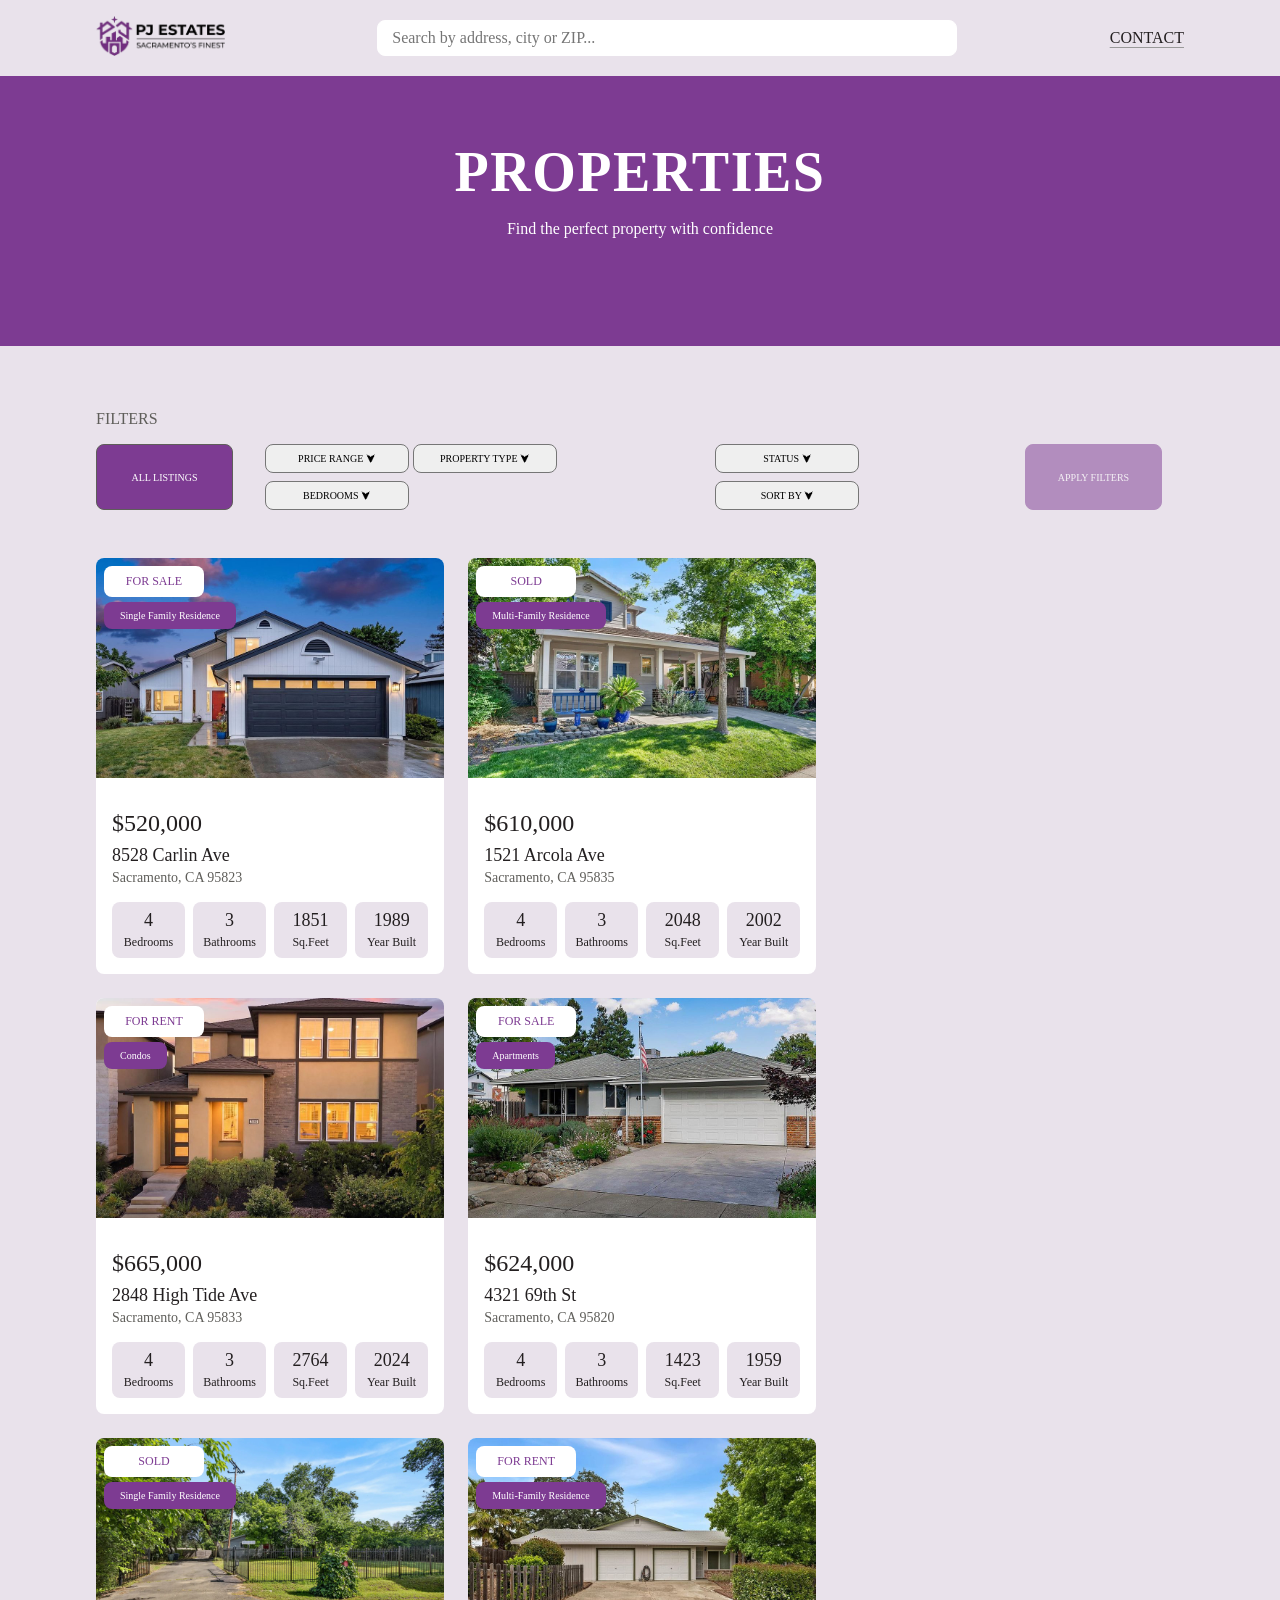
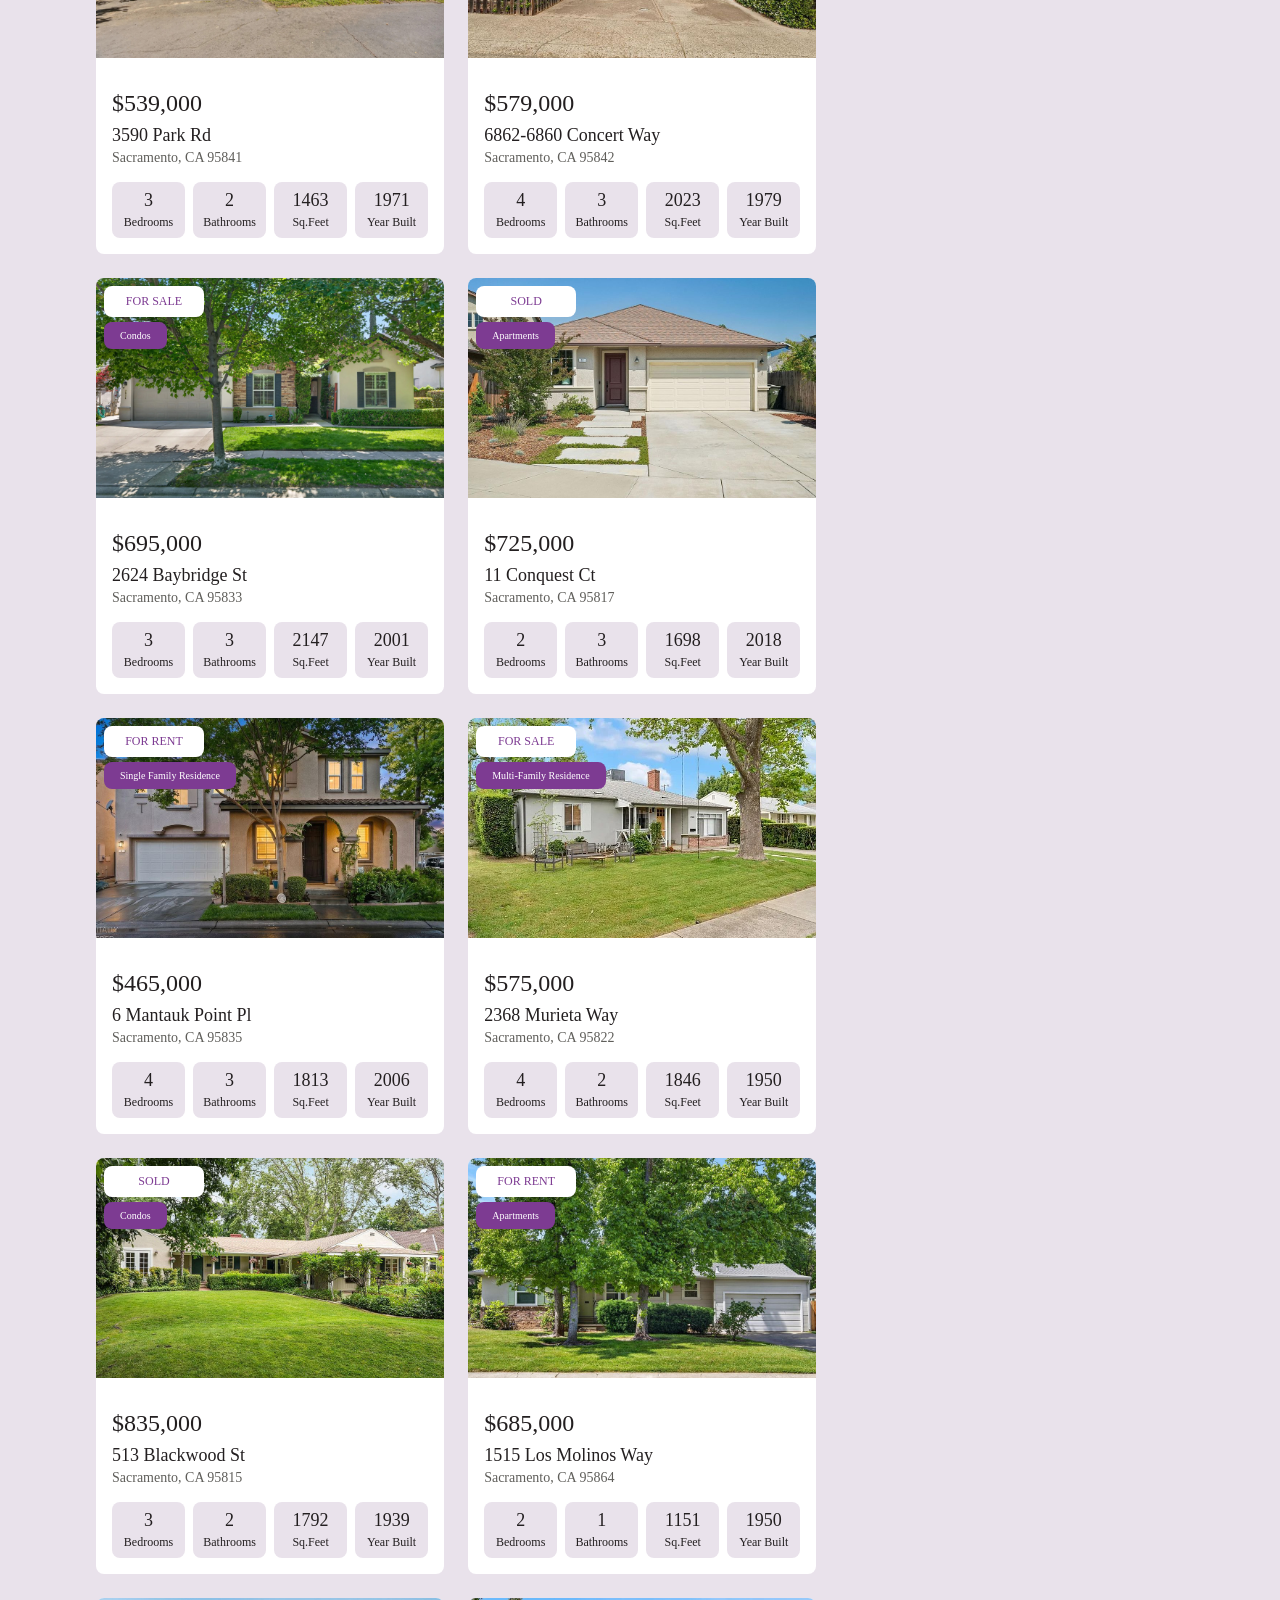
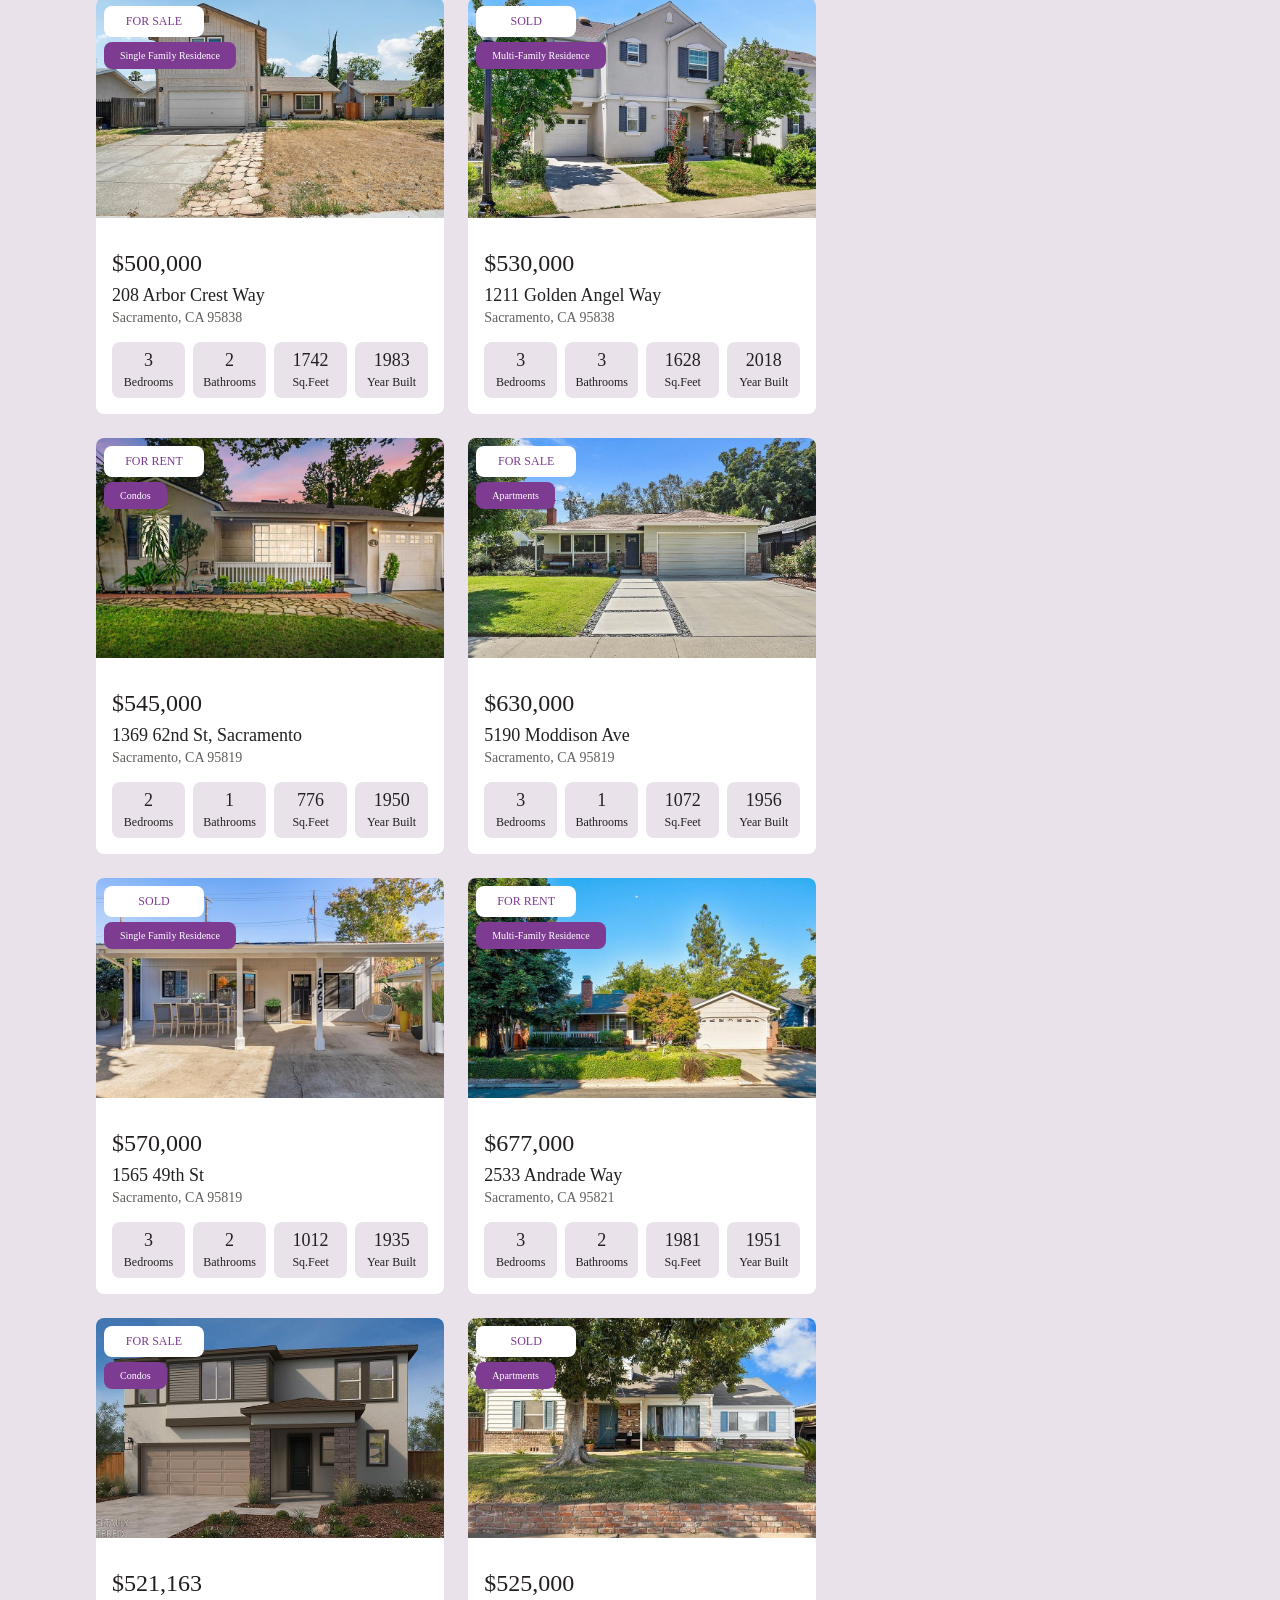
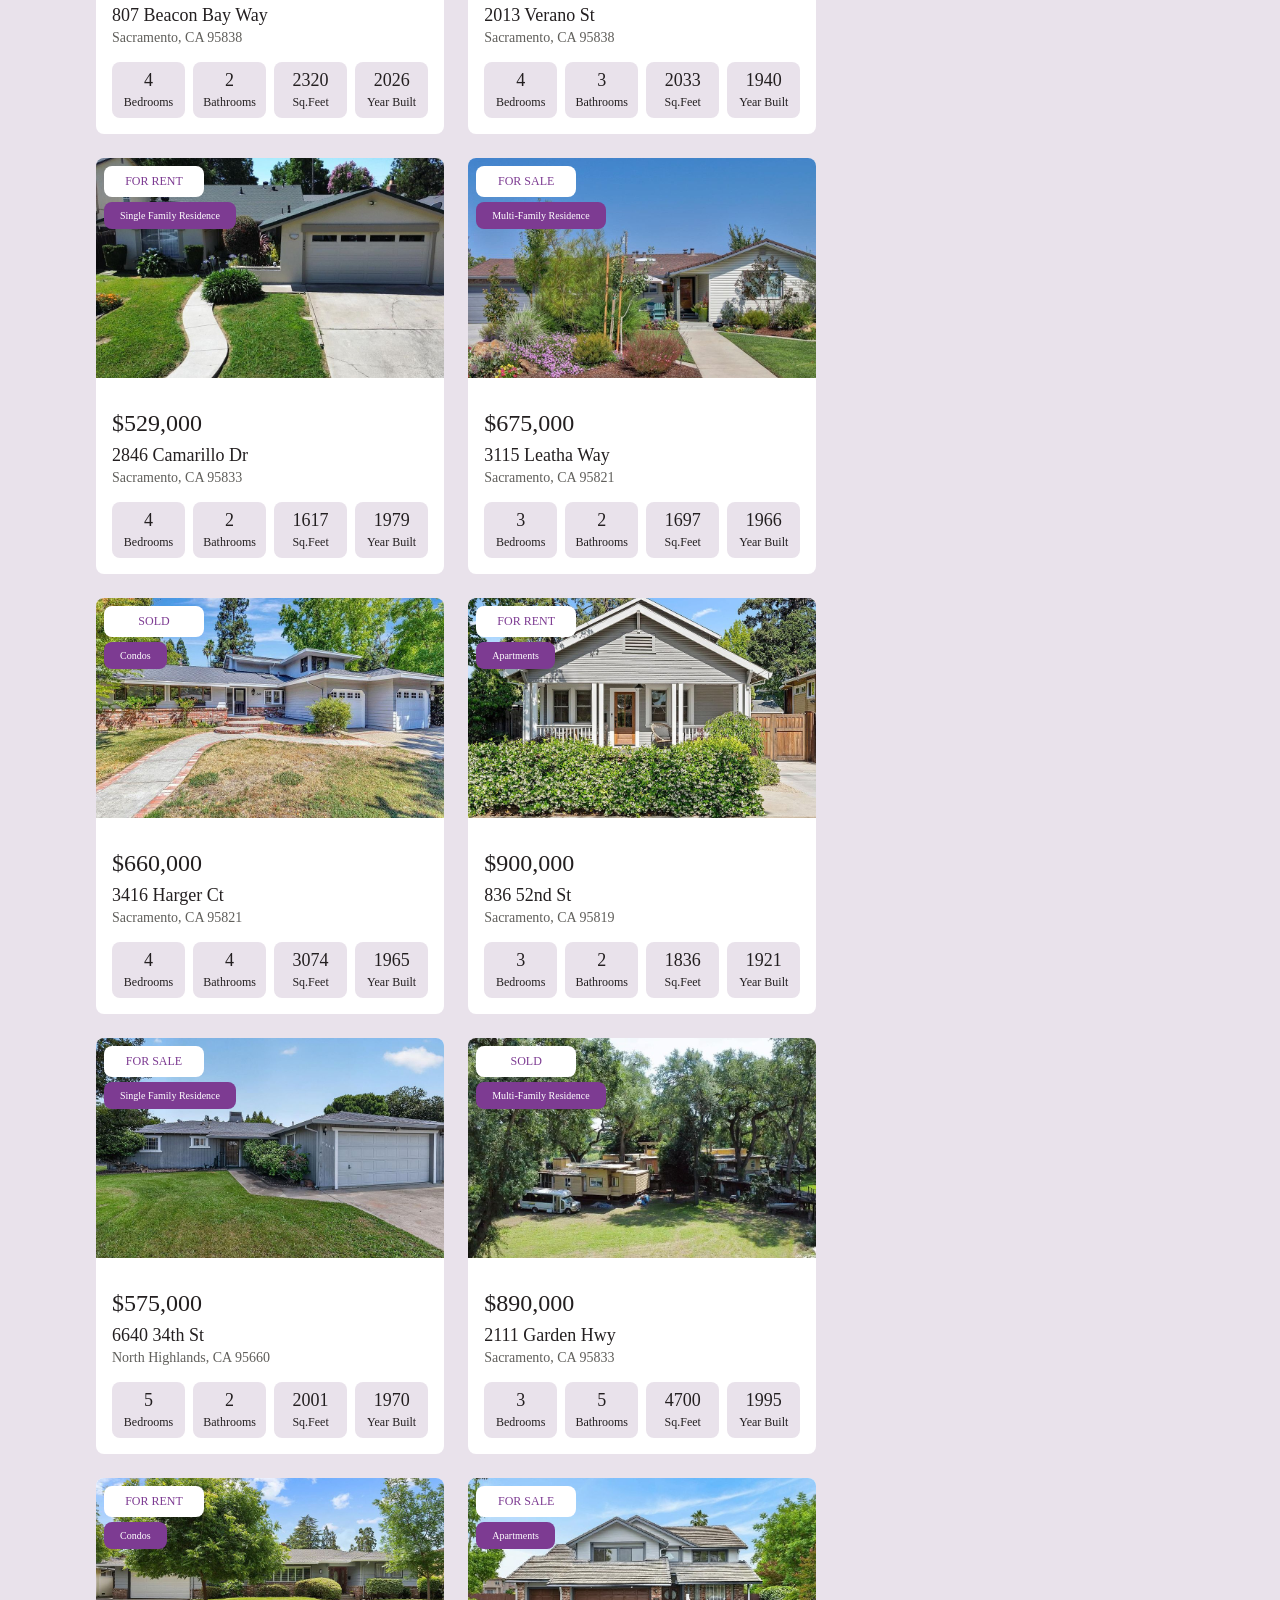
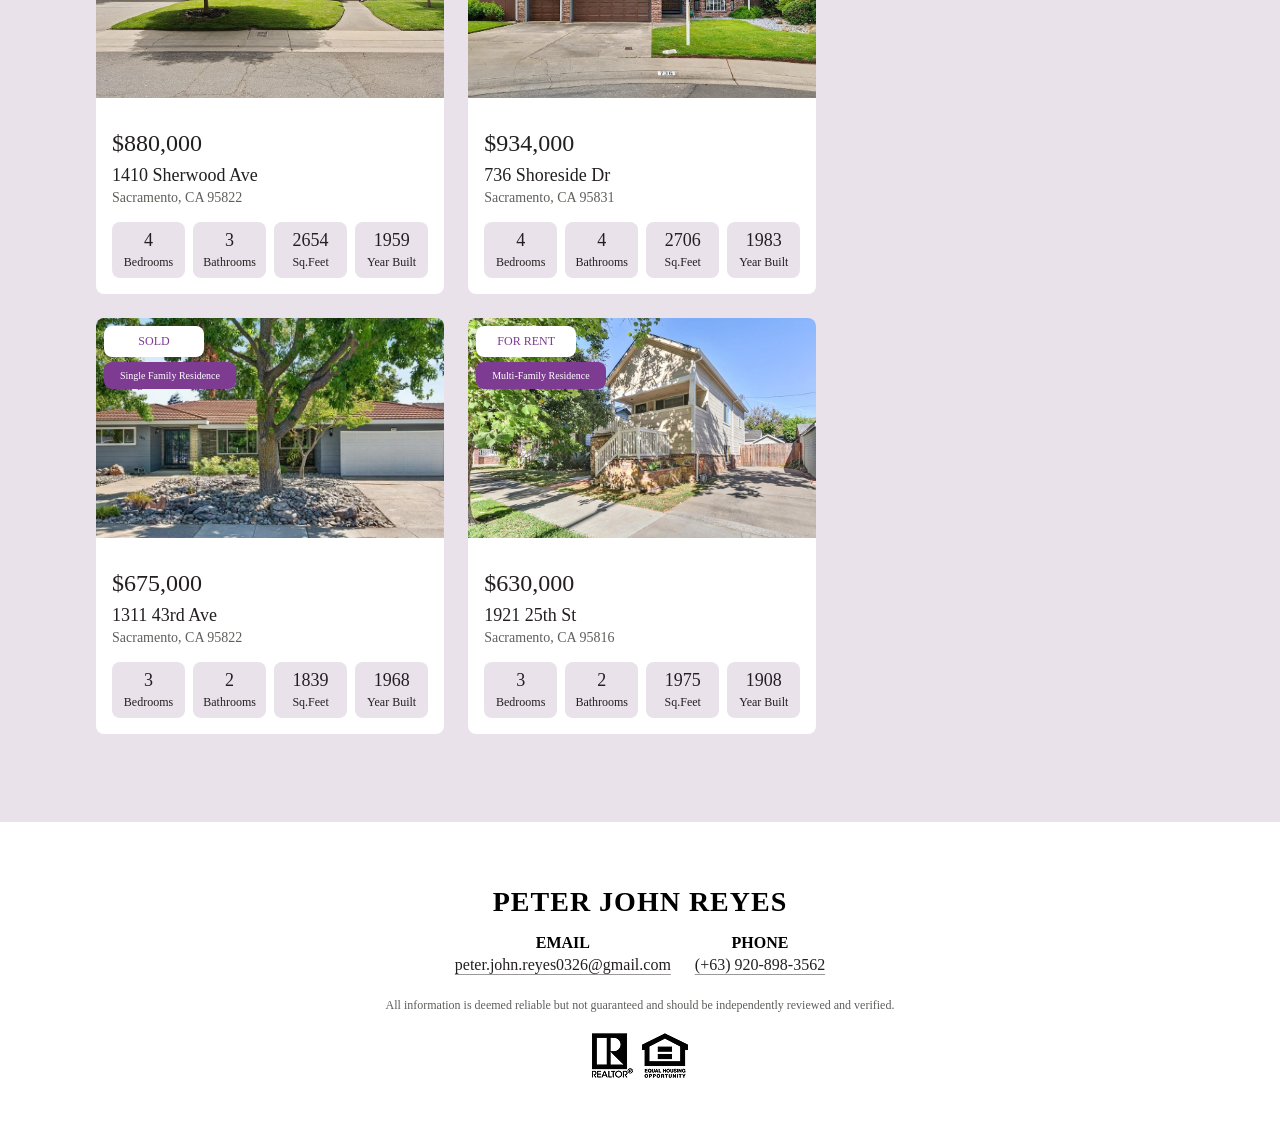
==== properties.html @ 600aed03 "Initial commit: Real Estate Project" ====
<!DOCTYPE html>
<html lang="en">
<head>
    <meta charset="UTF-8">
    <meta name="viewport" content="width=device-width, initial-scale=1.0">
    <title>Properties</title>
    <link rel="stylesheet" href="style.css">
    <link rel="stylesheet" href="searchBar.css">
    <link rel="stylesheet" href="https://ka-f.webawesome.com/webawesome@3.10.0/styles/themes/default.css">
    <script type="module" src="https://ka-f.webawesome.com/webawesome@3.10.0/webawesome.loader.js"></script>
    <link rel="stylesheet" href="https://cdnjs.cloudflare.com/ajax/libs/font-awesome/6.7.2/css/all.min.css">
</head>
<body>
    <!-- START - HEADER NAVIGATION BAR -->
    <header id="headerNav">
        <div id="headerNavContainer" class="header-nav__container ">

            <a href="homepage.html" class="header-nav__agent-logo">
                <img src="PJEstates.png" alt="Agent-Logo">
            </a>

            <input 
                type="text" 
                id="searchBar" 
                class="header-nav__search-bar" 
                placeholder="Search by address, city or ZIP..."
            >
            <div id="searchBarCloseButton"><i class="fa-solid fa-xmark"></i></div>

            <div class="header-nav__btns">
                <p id="homeSearchBtn" class="header-nav__search-btn header-nav__btn">
                    Home Search
                </p>

                <a href="tel:+639208983562" class="header-nav__contact-btn header-nav__btn">
                    Contact
                </a>
            </div>

        </div>
    </header>

    <div class="searchBarResults" id="results"></div>
    <!-- END - HEADER NAVIGATION BAR -->
     
     <!-- START - HERO SECTION -->
    <section id="heroOpeningSection" class="hero-opening__container">
        <div class="hero-opening-text__container">
            <h1>Properties</h1>
            <p>Find the perfect property with confidence</p>
        </div>
    </section>
    <!-- END - HERO SECTION -->

    <!-- START - FEATURED PROPERTIES SECTION -->
    <section id="featuredPropertiesSection">
        <p class="filters__heading">Filters</p>
        <div class="property-filters__container">
            <button name="all listings" id="allListings" class="buttonFilter">
                All Listings
            </button>
            <div class="property-filters-dropdowns__container">
                <select name="price range" id="priceRange" class="dropdownFilter">
                     <option class="filter-option" value="" disabled selected hidden>Price Range ⮟</option>
                    
                    <option class="filter-option" value="1000000">$1M+</option>
                    <option class="filter-option" value="750000">$750k - $1M+</option>
                    <option class="filter-option" value="500000">$500k - $750k</option>
                    <option class="filter-option" value="250000">$250k - $500k</option>
                    <option class="filter-option" value="">Reset Price Range</option>
                </select>
                <select name="property type" id="propertyType" class="dropdownFilter">
                     <option class="filter-option" value="" disabled selected hidden>Property Type ⮟</option>
                    <option class="filter-option" value="Single Family Residence">Single Family</option>
                    <option class="filter-option" value="Multi-Family Residence">Multi-Family</option>
                    <option class="filter-option" value="Condos">Condos</option>
                    <option class="filter-option" value="Apartments">Apartments</option>
                    <option class="filter-option" value="">Reset Property Type</option>
                </select>
                <select name="bedrooms" id="bedrooms" class="dropdownFilter">
                     <option class="filter-option" value="" disabled selected hidden>Bedrooms ⮟</option>
                    <option class="filter-option" value="4">4+ Bedrooms</option>
                    <option class="filter-option" value="3">3 Bedrooms</option>
                    <option class="filter-option" value="2">2 Bedrooms</option>
                    <option class="filter-option" value="1">1 Bedroom</option>
                    <option class="filter-option" value="">Reset Bedrooms</option>
                </select>
            </div>

            <div class="property-filters-dropdowns__container">
                <select name="status" id="status" class="dropdownFilter">
                     <option class="filter-option" value="" disabled selected hidden>Status ⮟</option>
                    <option class="filter-option" value="For Sale">For Sale</option>
                    <option class="filter-option" value="Sold">Sold</option>
                    <option class="filter-option" value="For Rent">For Rent</option>
                    <option class="filter-option" value="">Reset Status</option>
                </select>
                <select name="sort by" id="sortBy" class="dropdownFilter">
                     <option class="filter-option" value="" disabled selected hidden>Sort By ⮟</option>
                    <option class="filter-option" value="Low to High">Price Low to High</option>
                    <option class="filter-option" value="High to Low">Price High to Low</option>
                    <option class="filter-option" value="Newest to Oldest">Newest to Oldest</option>
                    <option class="filter-option" value="Oldest to Newest">Oldest to Newest</option>
                    <option class="filter-option" value="">Reset Sorting</option>
                </select>
            </div>
            <button name="applyFilters" id="applyFilters" class="buttonFilter applyButton">
                Apply Filters
            </button>
        </div>
        <div class="choose-filters__btn" id="chooseFilters">Choose Filters</div>
        <!-- START - MODAL FOR MOBILE VERSION -->
        <div class="property-filters__modal-container unactive" id="filtersModal">
            <div class="modal__container">
                <div id="closeButton"><i class="fa-solid fa-xmark"></i></div>
                <h3>Filters</h3>
                <div class="property-filters-dropdowns__container">
                    <button name="all listings" id="allListingsModal" class="buttonFilter">
                        All Listings
                    </button>
                    <select name="price range" id="priceRangeModal" class="dropdownFilter">
                        <option class="filter-option" value="" disabled selected hidden>Price Range ⮟</option>
                        
                        <option class="filter-option" value="1000000">$1M+</option>
                        <option class="filter-option" value="750000">$750k - $1M+</option>
                        <option class="filter-option" value="500000">$500k - $750k</option>
                        <option class="filter-option" value="250000">$250k - $500k</option>
                        <option class="filter-option" value="">Reset Price Range</option>
                    </select>
                    <select name="property type" id="propertyTypeModal" class="dropdownFilter">
                        <option class="filter-option" value="" disabled selected hidden>Property Type ⮟</option>
                        <option class="filter-option" value="Single Family Residence">Single Family</option>
                        <option class="filter-option" value="Multi-Family Residence">Multi-Family</option>
                        <option class="filter-option" value="Condos">Condos</option>
                        <option class="filter-option" value="Apartments">Apartments</option>
                        <option class="filter-option" value="">Reset Property Type</option>
                    </select>
                    <select name="bedrooms" id="bedroomsModal" class="dropdownFilter">
                        <option class="filter-option" value="" disabled selected hidden>Bedrooms ⮟</option>
                        <option class="filter-option" value="4">4+ Bedrooms</option>
                        <option class="filter-option" value="3">3 Bedrooms</option>
                        <option class="filter-option" value="2">2 Bedrooms</option>
                        <option class="filter-option" value="1">1 Bedroom</option>
                        <option class="filter-option" value="">Reset Bedrooms</option>
                    </select>
                    <select name="status" id="statusModal" class="dropdownFilter">
                        <option class="filter-option" value="" disabled selected hidden>Status ⮟</option>
                        <option class="filter-option" value="For Sale">For Sale</option>
                        <option class="filter-option" value="Sold">Sold</option>
                        <option class="filter-option" value="For Rent">For Rent</option>
                        <option class="filter-option" value="">Reset Status</option>
                    </select>
                    <select name="sort by" id="sortByModal" class="dropdownFilter">
                        <option class="filter-option" value="" disabled selected hidden>Sort By ⮟</option>
                        <option class="filter-option" value="Low to High">Price Low to High</option>
                        <option class="filter-option" value="High to Low">Price High to Low</option>
                        <option class="filter-option" value="Newest to Oldest">Newest to Oldest</option>
                        <option class="filter-option" value="Oldest to Newest">Oldest to Newest</option>
                        <option class="filter-option" value="">Reset Sorting</option>
                    </select>
                </div>

                <button name="applyFilters" id="applyFiltersModal" class="buttonFilter applyButton">
                    Apply Filters
                </button>

            </div>
        </div>
        <!-- END - MODAL FOR MOBILE VERSION -->
        <div class="featured-property__card-container property-list-cards__container" id="cardsContainer">

        </div>
    </section>
    <!-- END - FEATURED PROPERTIES SECTION -->

    <!-- START - FOOTER -->
    <footer id="footerNav">
        <h3>Peter John Reyes</h3>
        <div class="footer-contact__details-container">
            <div class="footer-contact__detail">
                <p><strong>EMAIL</strong></p>
                <a href="mailto:peter.john.reyes0326@gmail.com" class="link">peter.john.reyes0326@gmail.com</a>
            </div>
            <div class="footer-contact__detail">
                <p><strong>PHONE</strong></p>
                <a href="tel:+639208983562" class="link">(+63) 920-898-3562</a>
            </div>
            <div class="footer-disclaimer__container">
                <p>All information is deemed reliable but not guaranteed and should be independently reviewed and verified.</p>
                <img src="realtor ehp.png" alt="realtor eho logo">
            </div>
            

        </div>
    </footer>
    <!-- END - FOOTER -->

</body>
<script type="module" src="propertyPageScript.js"></script>
<script type="module" src="showProperties.js"></script>
<script type="module" src="filtersModal.js"></script>
<script type="module" src="searchBar.js"></script>
</html>
---- style.css ----
:root{
    --black: #231f20;
    --white: #FFFFFF;

    --dark-text: #231F20;
    --dark-gray: #5F5E5A;
    --light-text: #FFFFFF;
    --light-gray: #E9E2EB;

    --accent: #7D3B92;
    --primary: #231f20;
}

* {
    margin: 0;
    padding: 0;
    box-sizing: border-box;
    font-family: Montserrat;

    h1{
        font-size: 56px;
        letter-spacing: 1.5px;
        text-transform: uppercase;

        @media(max-width: 768px){
            font-size: 44px;
        }
        @media(max-width: 560px){
            font-size: 38px;
            letter-spacing: 0px;
        }
    }
    h2{
        font-size: 40px;
        letter-spacing: 1.5px;
        text-transform: uppercase;

        @media(max-width: 768px){
            font-size: 38px;
        }
        @media(max-width: 560px){
            font-size: 32px;
            letter-spacing: 0px;
        }
    }
    h3{
        font-size: 28px;
        letter-spacing: 1px;
        text-transform: uppercase;

        @media(max-width: 768px){
            font-size: 24px;
        }
        @media(max-width: 560px){
            font-size: 22px;
            letter-spacing: 0px;
        }
    }
    h4{
        font-size: 24px;
        letter-spacing: 0px;
        @media(max-width: 768px){
            font-size: 20px;
        }
        @media(max-width: 560px){
            font-size: 18px;
        }
    }
    h5{
        font-size: 18px;
        letter-spacing: 0px;
    }
}

#headerNav{
    box-shadow: 0 0 8px rgba(0,0,0,0.2);
    padding: 16px 96px;
    background-color: var(--light-gray);

    @media(max-width: 768px){
        padding-inline: 44px;
    }
    @media(max-width: 560px){
        padding-inline: 22px;
    }
}
.header-nav__container{
    display: flex;
    justify-content: space-between;
    align-items: center;

    .header-nav__agent-logo{
        cursor: pointer;
        transition: 0.3s;
        img{
            width: auto;
            height: 100%;
            max-height: 40px;
        }
        &:hover{
            img{
                opacity: 0.8;
            }
        }
        @media(max-width: 560px){
            img{
                max-height: 30px;
            }
        }
    }

    #searchBarCloseButton{
        display: none;
    }

    &.active-modal{
        @media(max-width: 560px){
            .header-nav__agent-logo,
            .header-nav__btns{
                display: none;
            }
            #searchBarCloseButton{
                display: block;
                position: absolute;
                color: var(--dark-gray);
                right: 32px;
            }
            .header-nav__search-bar{
                display: block;
                min-width: 100%;
            }
        }
    }
    
    .header-nav__search-bar{
        height: 100%;
        max-height: 40px;
        width: 100%;
        max-width: 580px;
        font-size: 16px;
        padding-block: 8px;
        padding-left: 14px;
        border-radius: 8px;
        border: 1px solid #fff !important;

        @media(max-width: 768px){
            max-width: 300px;
        }
        @media(max-width: 560px){
            display: none;
        }
    }
    .header-nav__search-btn{
        display: block;
        @media(min-width: 521px){
            display:none;
        }
    }
    .header-nav__contact-btn, .header-nav__btn{
        text-transform: uppercase;
        font-size: 16px;
        cursor: pointer;
        color: var(--dark-text);
        text-decoration: underline;
        text-decoration-color: #999;
        text-underline-offset: 4px;
        transition: 0.3s;
        &:hover{
            color: var(--accent);
            text-decoration-color: var(--accent);
        }
        @media(max-width: 560px){
            font-size: 12px;
        }
    }
    .header-nav__btns{
        display: flex;
        gap: 8px;
    }
    
}

.dark-button{
    display: flex;
    justify-content: center;
    align-items: center;
    padding: 16px;
    width: 100%;
    max-width: 320px;
    background-color: var(--accent);
    color: var(--light-text);
    border-radius: 8px;
    border: 1px solid var(--accent);
    text-transform: uppercase;
    font-size: 14px;
    cursor: pointer;
    transition: 0.3s;
    text-decoration: none;
    &:hover{
        background-color: transparent;
        color: var(--accent);
        border: 1px solid var(--accent)
    }
}

.light-button{
    display: flex;
    justify-content: center;
    align-items: center;
    padding: 16px;
    width: 100%;
    max-width: 320px;
    background-color: var(--white);
    color: var(--accent);
    border-radius: 8px;
    border: 1px solid var(--white);
    text-transform: uppercase;
    font-size: 14px;
    cursor: pointer;
    transition: 0.3s;
    text-decoration: none;
    &:hover{
        background-color: transparent;
        color: var(--white);
        border: 1px solid var(--white)
    }
}

.pre-title{
    font-size: 12px;
    color: var(--dark-gray);
    text-transform: uppercase;
    margin-bottom: 8px;
}

.sub-title{
    font-size: 14px;
    color: var(--dark-gray);
    margin-bottom: 8px;
}

#heroOpeningSection, #bioSection, #featuredPropertiesSection{
    padding: 64px 96px;

    @media(max-width: 768px){
        padding: 44px;
    }
    @media(max-width: 560px){
        padding: 44px 22px;
    }
}

.hero-opening__container{
    display: flex;
    flex-direction: column;
    align-items: center;
    background-color: var(--accent);
    margin-bottom: 0;

    .hero-opening-text__container{
        display: flex;
        flex-direction: column;
        align-items: center;
        margin-bottom: 44px;

        h1,p{
            color: var(--white);
            text-align: center;
        }
        p{
            margin-top: 16px;
            margin-bottom: 0;
        }
    }

    
}

#bioSection{
    display: flex;
    align-items: center;

    background-color: var(--white);
    @media(max-width: 768px){
        flex-direction: column;
        gap: 24px;
    }
}

.bio-section__col{
    width: 100%;
}

.bio-section__image-container {
    display: flex;
    justify-content: center;
    img{
        width: 100%;
        max-width: 390px;
        border-radius: 8px;
    }
}
.bio-section__text-container{
    h3{
        margin-bottom: 16px;
    }
    .bio-section__agent-bio{
        margin-top: 44px;
    }
    @media(max-width: 768px){
        text-align: center;
    }
}

#featuredPropertiesSection{
    background-color: var(--light-gray);
    position: relative;
    h3{
        margin-bottom: 44px;
        @media(max-width: 560px){
            margin-bottom: 24px;
        }
    }

    .dark-button{
        margin-inline: auto;
    }
}

.featured-property__header-container{
    display: flex;
    justify-content: space-between;
    .featured-property-slider__container{
        @media(min-width: 561px){
            margin-right: 24px;
        }
    }

    @media(max-width: 560px){
        flex-direction: column;
        align-items: center;
        margin-bottom: 44px;
    }
}

.featured-property__card-container{
    display: flex;
    width: 100%;
    gap: 24px;
    padding-top: 16px;
    margin-bottom: 24px;

    .featured-property__card{
            width: 100%;
            min-width: 32%;
            max-width: 32%;
            display: flex;
            flex-direction: column;
            background-color: var(--white);
            border-radius: 8px;
            cursor: pointer;
            transition: 0.4s;
            color: var(--dark-text);
            text-decoration: none;
            position: relative;
            
        .featured-property__image-container{
            height: 220px;
            margin-bottom: 16px;
            border-radius: 8px 8px 0 0;
            
            
            .featured-property__status{
                padding: 8px 16px;
                font-size: 12px;
                background-color: var(--white);
                color: var(--accent);
                position: absolute;
                margin-top: 8px;
                margin-left: 8px;
                border-radius: 8px;
                text-transform: uppercase;
                width: 100%;
                max-width: 100px;
                text-align: center;
            }
        }
        
        .featured-property__info-container{
            padding: 16px;
            
            h4{
                margin-bottom: 8px;
                font-weight: 500;
            }
            h5{
                margin-bottom: 4px;
                font-weight: 400;
            }
            p{
                margin-bottom: 16px;
            }
            .featured-property__info-features-container{
                display: flex;
                justify-content: center;
                gap: 8px;
                @media(max-width: 560px){
                    flex-wrap: wrap;
                }
                .featured-property__info-feature{
                    width: 33.33%;
                    display: flex;
                    flex-direction: column;
                    text-align: center;
                    border-radius: 8px;
                    background-color: var(--light-gray);
                    padding: 8px;

                    @media(max-width: 560px){
                        width: 48%;
                    }

                    h5{
                        font-weight: 500;
                        @media(max-width: 1024px){
                            font-size: 16px;
                        }
                    }
                    .featured__subtitle{
                        font-size: 12px;
                        margin-bottom: 0;
                    }
                }
            }
        }

        &:hover{
            transform: translateY(-16px);
            box-shadow: 0 0 16px rgba(0,0,0,.1);
        }
    }

    @media(max-width: 1024px){
        flex-wrap: wrap !important;
        justify-content: center;
        .featured-property__card{
            width: 100% !important;
            min-width: 48%;
            max-width: 48%;
        }
    }
    @media(max-width: 768px){
        .featured-property__card{
            width: 100% !important;
            min-width: 100%;
            max-width: 100%;
        }
    }
}

.featured-property-slider__container{
    display: flex;
    gap: 8px;

    .featured-property__slider{
        height: 44px;
        width: 44px;
        display: flex;
        justify-content: center;
        align-items: center;
        border-radius: 8px;
        background-color: var(--accent);
        border: 2px solid var(--accent);
        color: var(--white);
        cursor: pointer;
        transition: 0.3s;

        &:hover{
            background-color: transparent;
            border: 2px solid var(--accent);
            color: var(--accent);
        }
    }
    .left-slider{
        rotate: 180deg;
    }
    .left-slider,.right-slider{
        &.unactive{
            opacity: 0.5;
            pointer-events: none;
        }
    }
}

.property-list-cards__container{
    display: flex;
    flex-wrap: wrap !important;
}

/* START - CAROUSEL CSS */
.featured-property__card-container{
    flex-wrap: nowrap;

}
/* END - CAROUSEL CSS */

.year-built{
    font-size: 12px;
    color: var(--dark-gray);
    margin-top: 16px;
}

.cant-find-properties{
    text-align: center;
    width: 100%;
    color: var(--dark-gray);
}

.property-type{
    font-size: 10px;
    font-weight: 500;
    padding: 8px 16px;
    border-radius: 8px;
    background-color: var(--accent);
    color: var(--white);
    position: absolute;
    top: 44px;
    left: 8px;
}

.filters__heading{
    text-transform: uppercase;
    color: var(--dark-gray);
    margin-bottom: 16px;
    font-weight: 500;
}

.property-filters__container{
    display: flex;
    justify-content: left;
    padding-right: 22px;
    margin-bottom: 24px;
    gap: 32px;
    @media(max-width: 768px){
        flex-direction: column;
        align-items: center;
        gap: 16px;
    }
    @media(max-width: 768px){
        display: none;
    }

    .property-filters-dropdowns__container{
        @media(max-width: 560px){
            display: flex;
            flex-wrap: wrap;
            gap: 8px;
            justify-content: center;
            .dropdownFilter{
                font-size: 8px;
                width: 144px;
            }
        }
    }
    .dropdown-arrow{
        color: red !important;
    }
    
    .dropdownFilter{
        font-size: 10px;
        border-radius: 8px;
        padding-block: 8px;
        width: 144px;
        transition: 0.3s;
        text-transform: uppercase;
        text-align: center;
        -webkit-appearance: none;
        -moz-appearance: none;
        margin-bottom: 8px;
        
        &:hover, &:focus{
            background-color: #fafafa;
            border: 1px solid var(--dark-gray);
            cursor: pointer;
        }
    }
    .buttonFilter{
        font-size: 10px;
        border-radius: 8px;
        padding-block: 8px;
        width: 144px;
        border: 1px solid var(--dark-gray);
        background-color: var(--white);
        cursor: pointer;
        transition: 0.3s;
        text-transform: uppercase;
        text-align: center;
        margin-bottom: 8px;
        &:hover{
            background-color: #fafafa;
            border: 1px solid var(--dark-gray);
            cursor: pointer;
        }
    }
    
    .applyButton{
        background-color: var(--accent);
        color: var(--white);
        border: 1px solid var(--accent);
        opacity: 0.5;
        pointer-events: none;
        transition: 0.3s;
    
        &.active{
            opacity: 1;
            pointer-events: unset;
        }
    
        &:hover{
            color: var(--accent) !important;
            background-color: transparent;
            border: 1px solid var(--accent);
        }
    }
}

#chooseFilters{
    display: flex;
    justify-content: center;
    align-items: center;
    padding: 8px;
    width: 100%;
    max-width: 320px;
    background-color: var(--accent);
    color: var(--light-text);
    border-radius: 8px;
    border: 1px solid var(--accent);
    text-transform: uppercase;
    font-size: 14px;
    cursor: pointer;
    transition: 0.3s;
    text-decoration: none;
    &:hover{
        background-color: transparent;
        color: var(--accent);
        border: 1px solid var(--accent)
    }

    @media(min-width: 769px){
        display: none;
    }

    @media(max-width: 560px){
        min-width: 100%;
    }
}
.property-filters__modal-container{
    &.unactive{
        display: none;
    }
    &.active{
        position: absolute;
        width: 100%;
        height: 100%;
        background-color: rgba(255,255,255,0.9);
        top: 0;
        left: 0;
        z-index: 99;
        
        @media(min-width: 769px){
            display: none;
        }
        h3{
            text-align: center;
        }

        .modal__container{
            background-color: var(--light-gray);
            padding: 44px 24px;
            display: flex;
            flex-direction: column;
            margin: 24px;
            border-radius: 24px;
            position: relative;

            @media(max-width: 560px){
                margin: 16px;
            }

            .property-filters-dropdowns__container{
                display: flex;
                flex-wrap: wrap;
                gap: 8px;
                justify-content: center;

                .buttonFilter, .dropdownFilter{
                    width: calc(33.3% - 6px);
                    padding: 8px;
                    -webkit-appearance: none;
                    -moz-appearance: none;
                    border-radius: 8px;
                    border: 1px solid var(--dark-gray);
                    color: var(--dark-tex);
                    text-transform: uppercase;
                    text-align: center;
                    font-size: 10px;
                    @media(max-width: 560px){
                        width: calc(50% - 6px);
                    }
                }
            }
            .applyButton{
                padding: 8px;
                margin-top: 8px;
                background-color: var(--accent);
                color: var(--white);
                border: 1px solid var(--accent);
                border-radius: 8px;
                text-transform: uppercase;
                text-align: center;
                font-size: 10px;
                opacity: 0.5;
                pointer-events: none;
                transition: 0.3s;
            
                &.active{
                    opacity: 1;
                    pointer-events: unset;
                }
            
                &:hover{
                    color: var(--accent) !important;
                    background-color: transparent;
                    border: 1px solid var(--accent);
                }
            }
    
            #closeButton{
                position: absolute;
                top: 16px;
                right: 16px;
            }
        }
    }
}



#footerNav{
    padding: 64px 96px;
    display: flex;
    flex-direction: column;
    align-items: center;

    @media(max-width: 768px){
        padding: 44px;
    }
    @media(max-width: 560px){
        padding: 44px 22px;
    }
}

.footer-contact__details-container{
    display: flex;
    flex-wrap: wrap;
    gap: 24px;
    justify-content: center;
    max-width: 900px;
    margin-top: 16px;
    
    .footer-contact__detail{
        display: flex;
        flex-direction: column;
        align-items: center;
        .link{
            margin-top: 4px;
            font-size: 16px;
            cursor: pointer;
            color: var(--dark-text);
            text-decoration: underline;
            text-decoration-color: #999;
            text-underline-offset: 4px;
            transition: 0.3s;
            &:hover{
                color: var(--accent);
                text-decoration-color: var(--accent);
            }
            @media(max-width: 560px){
                font-size: 12px;
            }
        }
    }
    .footer-disclaimer__container{
        text-align: center;
        display: flex;
        flex-direction: column;
        align-items: center;
        p{
            font-size: 12px;
            color: var(--dark-gray);
        }
        img{
            margin-top: 16px;
        }
    }
}
---- searchBar.css ----
#results{
    background-color: var(--white);
    position: absolute;
    width: 100%;
    max-width: 580px;
    left: calc(50% - 265px);
    box-shadow: 0 0 8px rgba(0,0,0,0.2);
    border-radius: 0 0 8px 8px;
    z-index: 100;
    @media(max-width: 560px){
        left: unset;
        width: calc(100% - 40px);
        min-width: calc(100% - 40px);
        margin-inline: 20px;
    }
}

.search-result{
    transition: 0.3s;
    padding-inline: 8px;
    padding-block: 8px;
    &:hover{
        background-color: #eeebee;
        opacity: 0.9;
    }
}
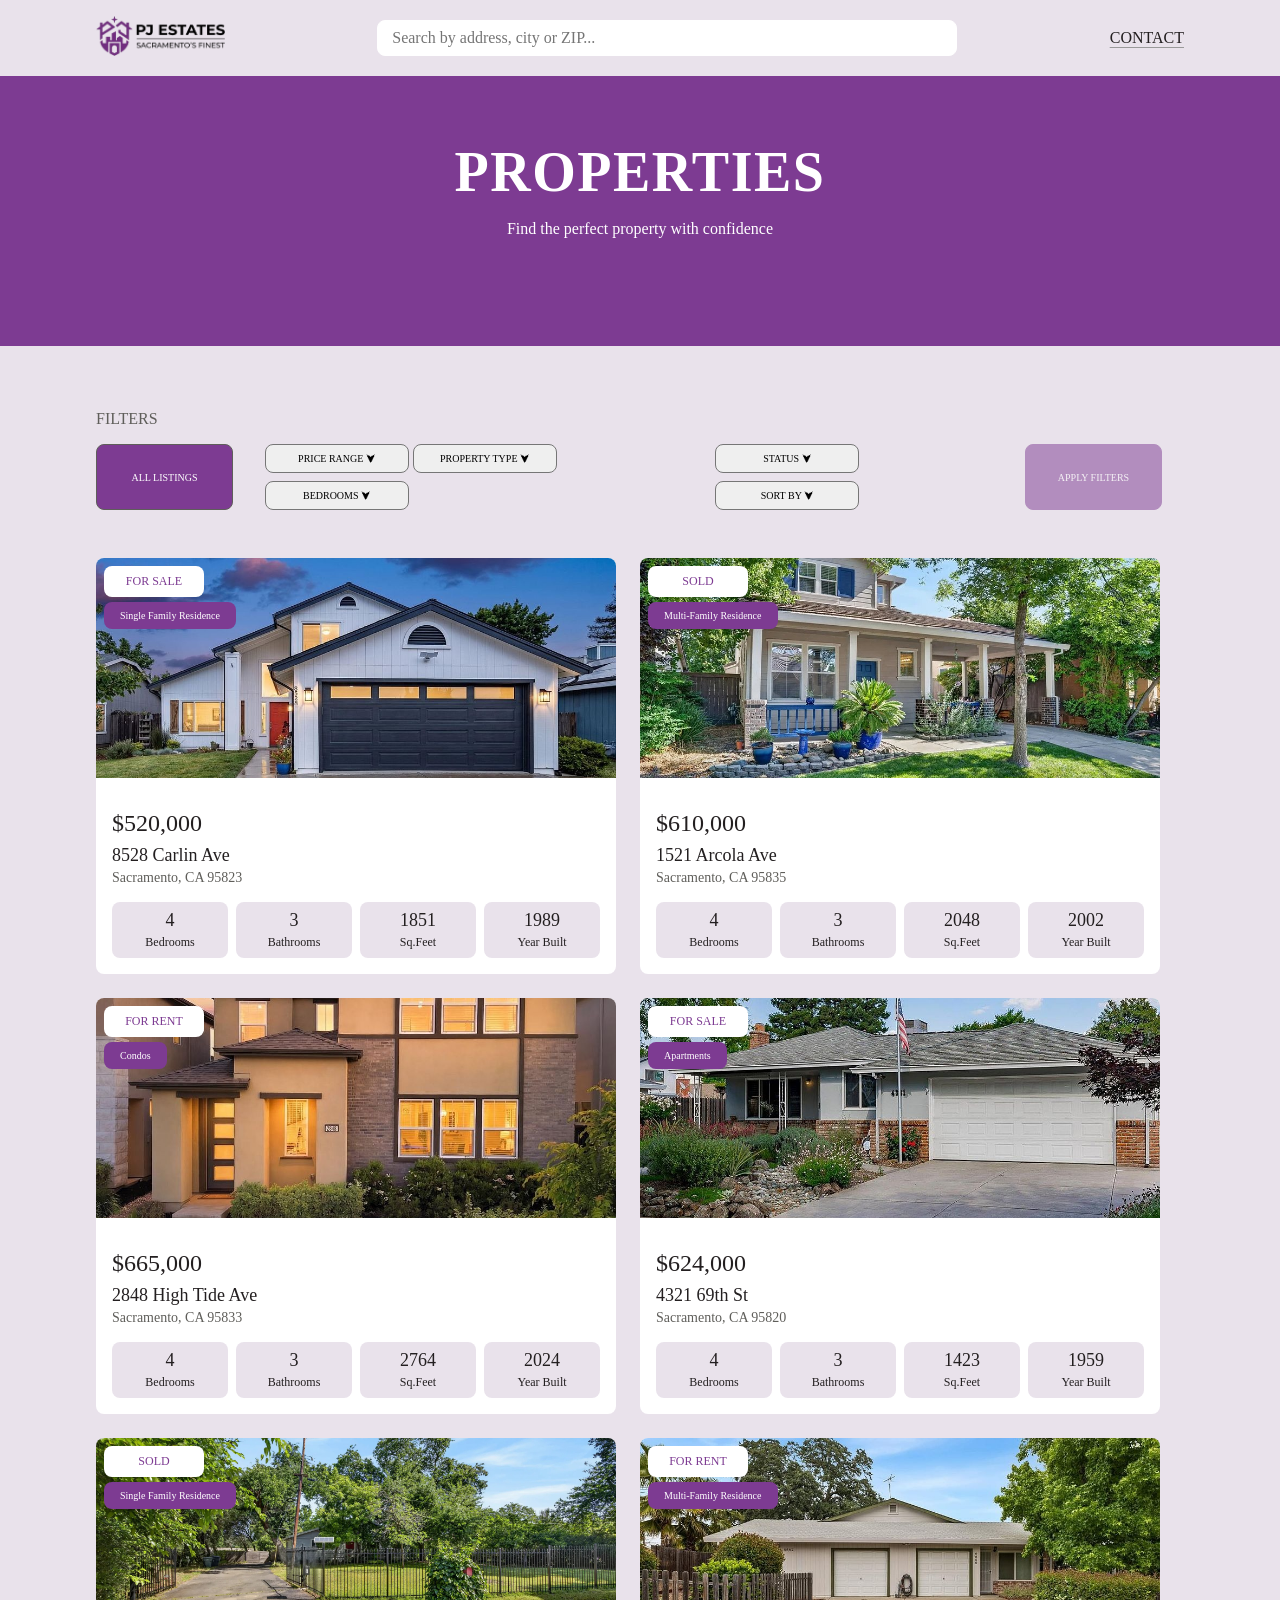
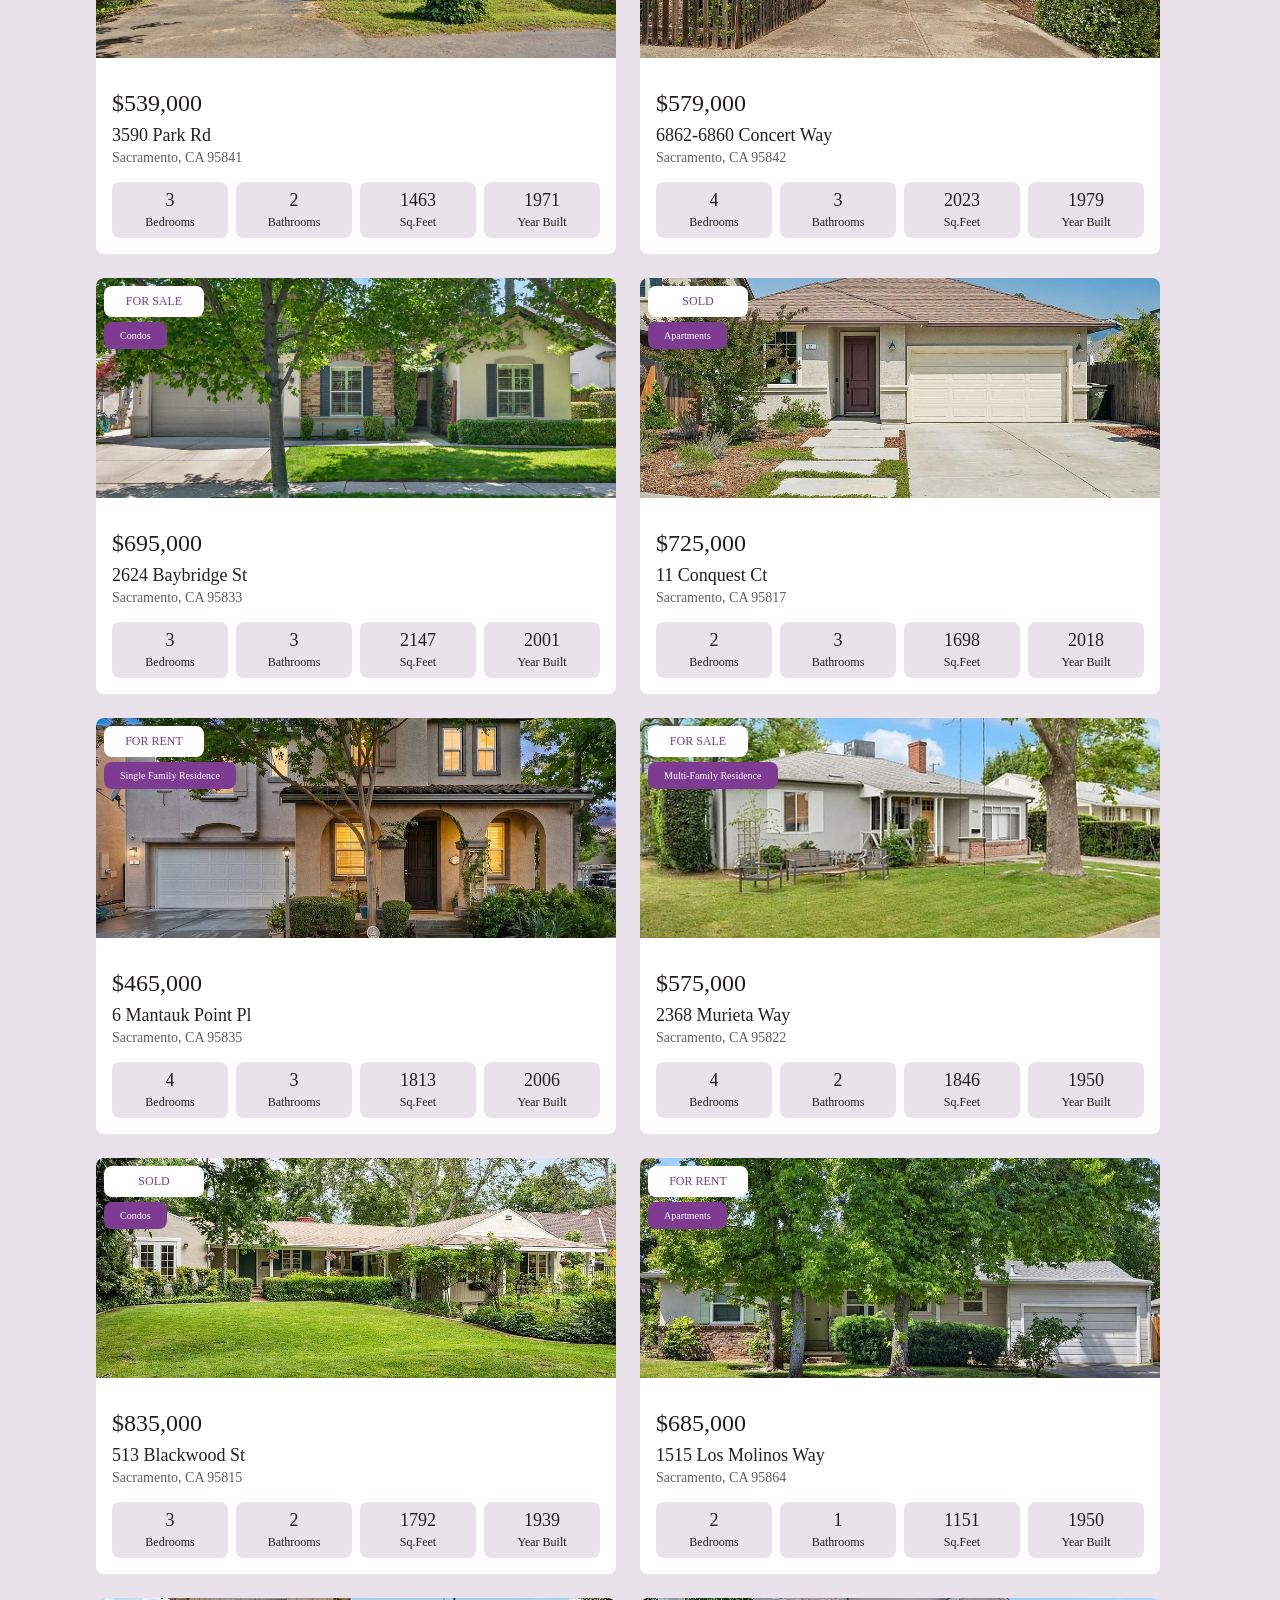
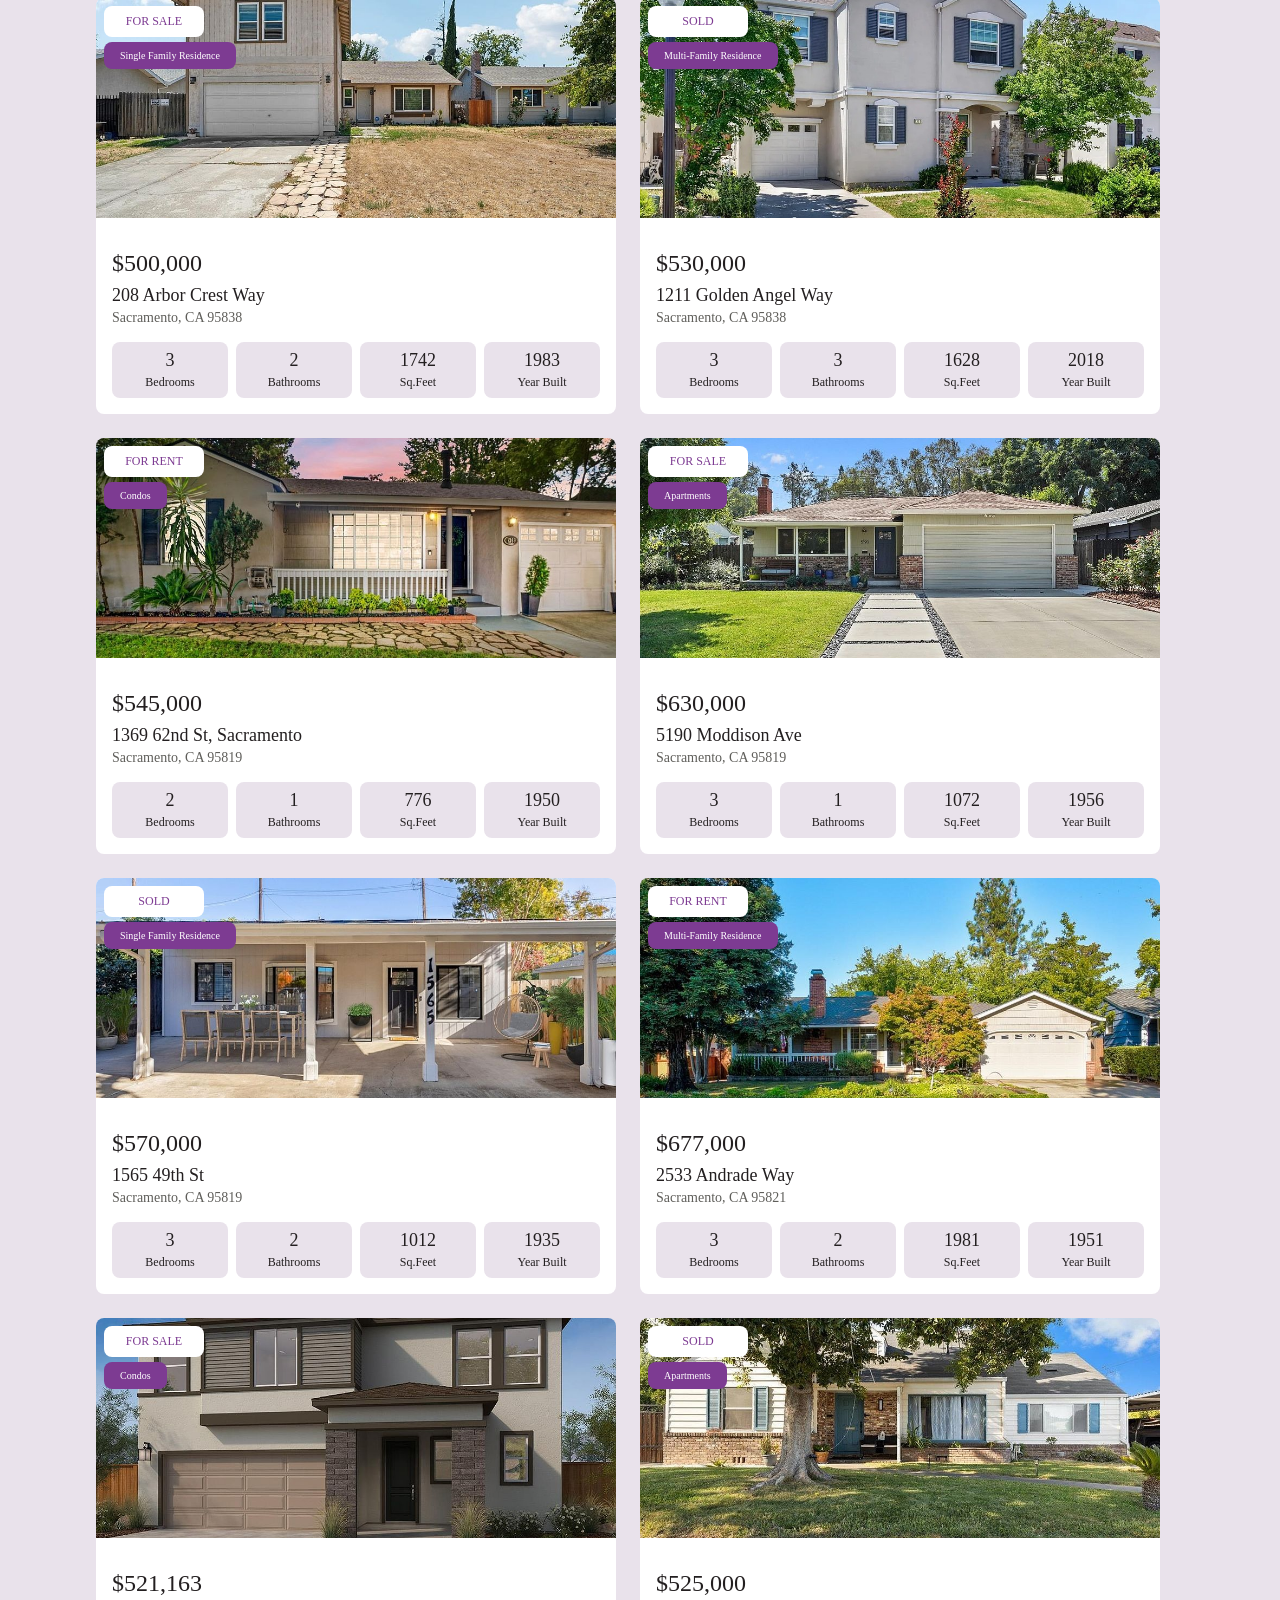
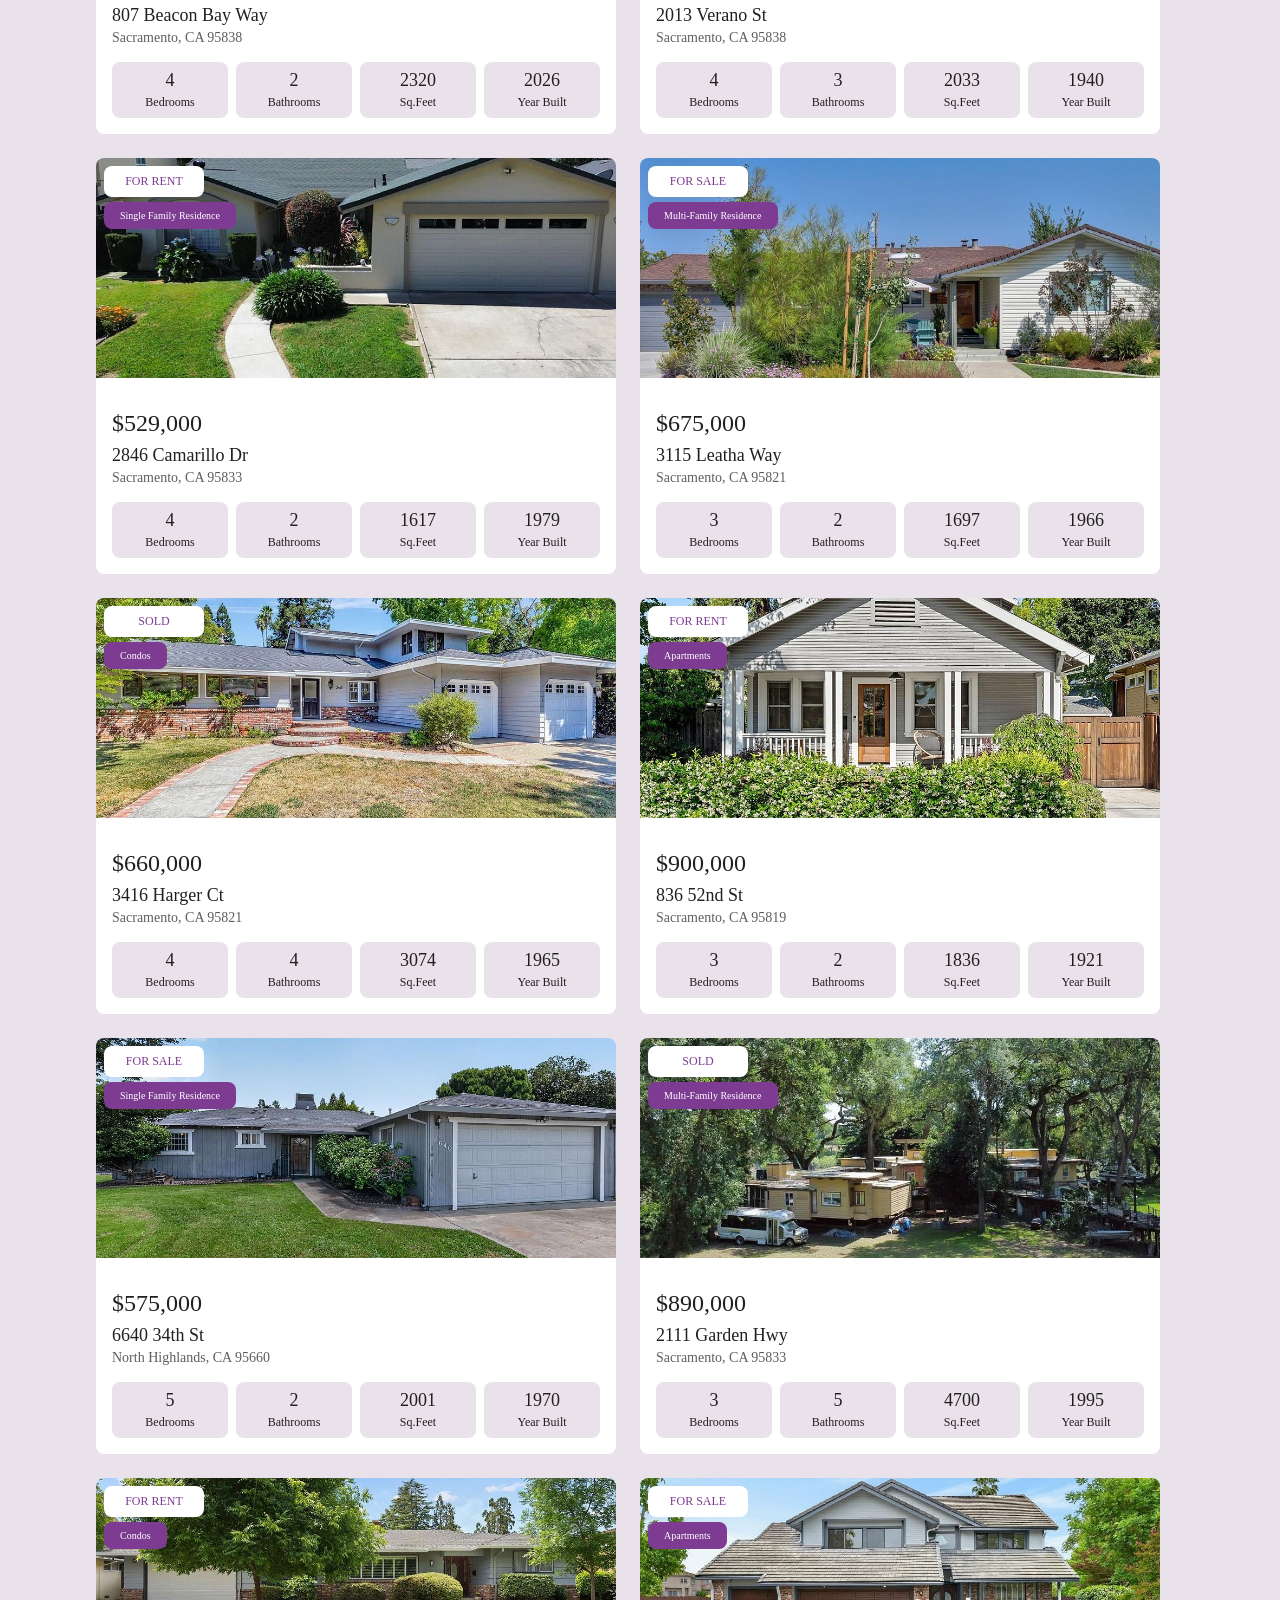
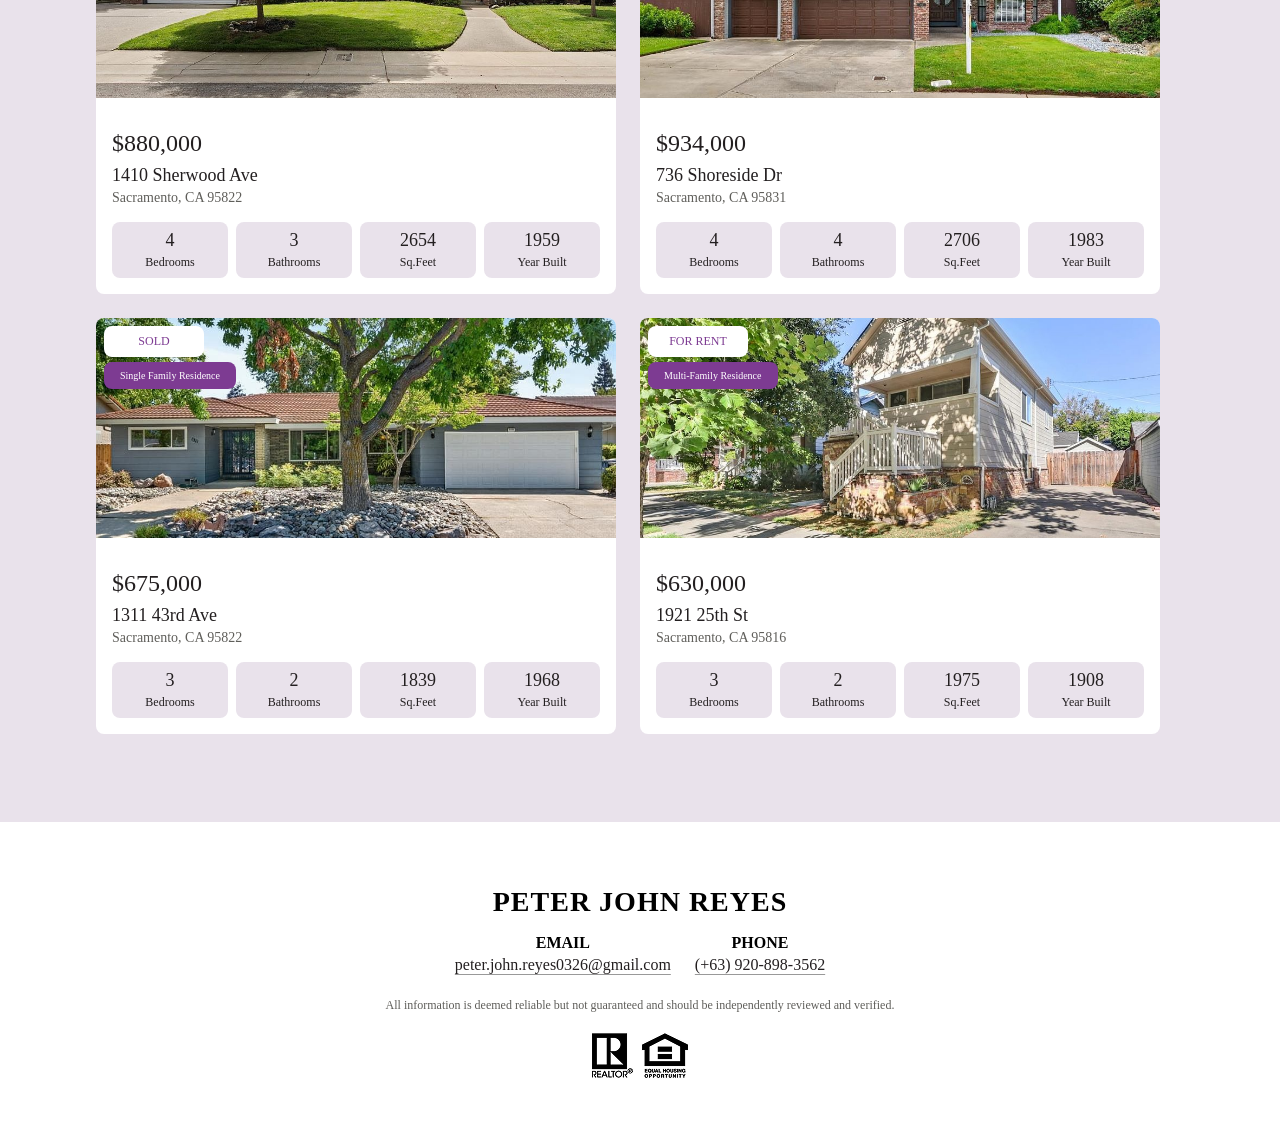
==== commit f50902a9: "Changed the favicon image from default to PJEstates favicon" ====
--- a/properties.html
+++ b/properties.html
@@ -4,6 +4,7 @@
     <meta charset="UTF-8">
     <meta name="viewport" content="width=device-width, initial-scale=1.0">
     <title>Properties</title>
+    <link rel="icon" type="image/png" href="/PJEstatesFavicon.png" />
     <link rel="stylesheet" href="style.css">
     <link rel="stylesheet" href="searchBar.css">
     <link rel="stylesheet" href="https://ka-f.webawesome.com/webawesome@3.10.0/styles/themes/default.css">
@@ -15,7 +16,7 @@
     <header id="headerNav">
         <div id="headerNavContainer" class="header-nav__container ">
 
-            <a href="homepage.html" class="header-nav__agent-logo">
+            <a href="index.html" class="header-nav__agent-logo">
                 <img src="PJEstates.png" alt="Agent-Logo">
             </a>
 
--- a/style.css
+++ b/style.css
@@ -363,6 +363,12 @@
             color: var(--dark-text);
             text-decoration: none;
             position: relative;
+
+            @media(max-width: 1400px){
+                min-width: calc(50% - 24px);
+                max-width: calc(50% - 24px);
+                width: calc(50% - 24px);
+            }
             
         .featured-property__image-container{
             height: 220px;
@@ -449,6 +455,7 @@
             max-width: 48%;
         }
     }
+
     @media(max-width: 768px){
         .featured-property__card{
             width: 100% !important;
